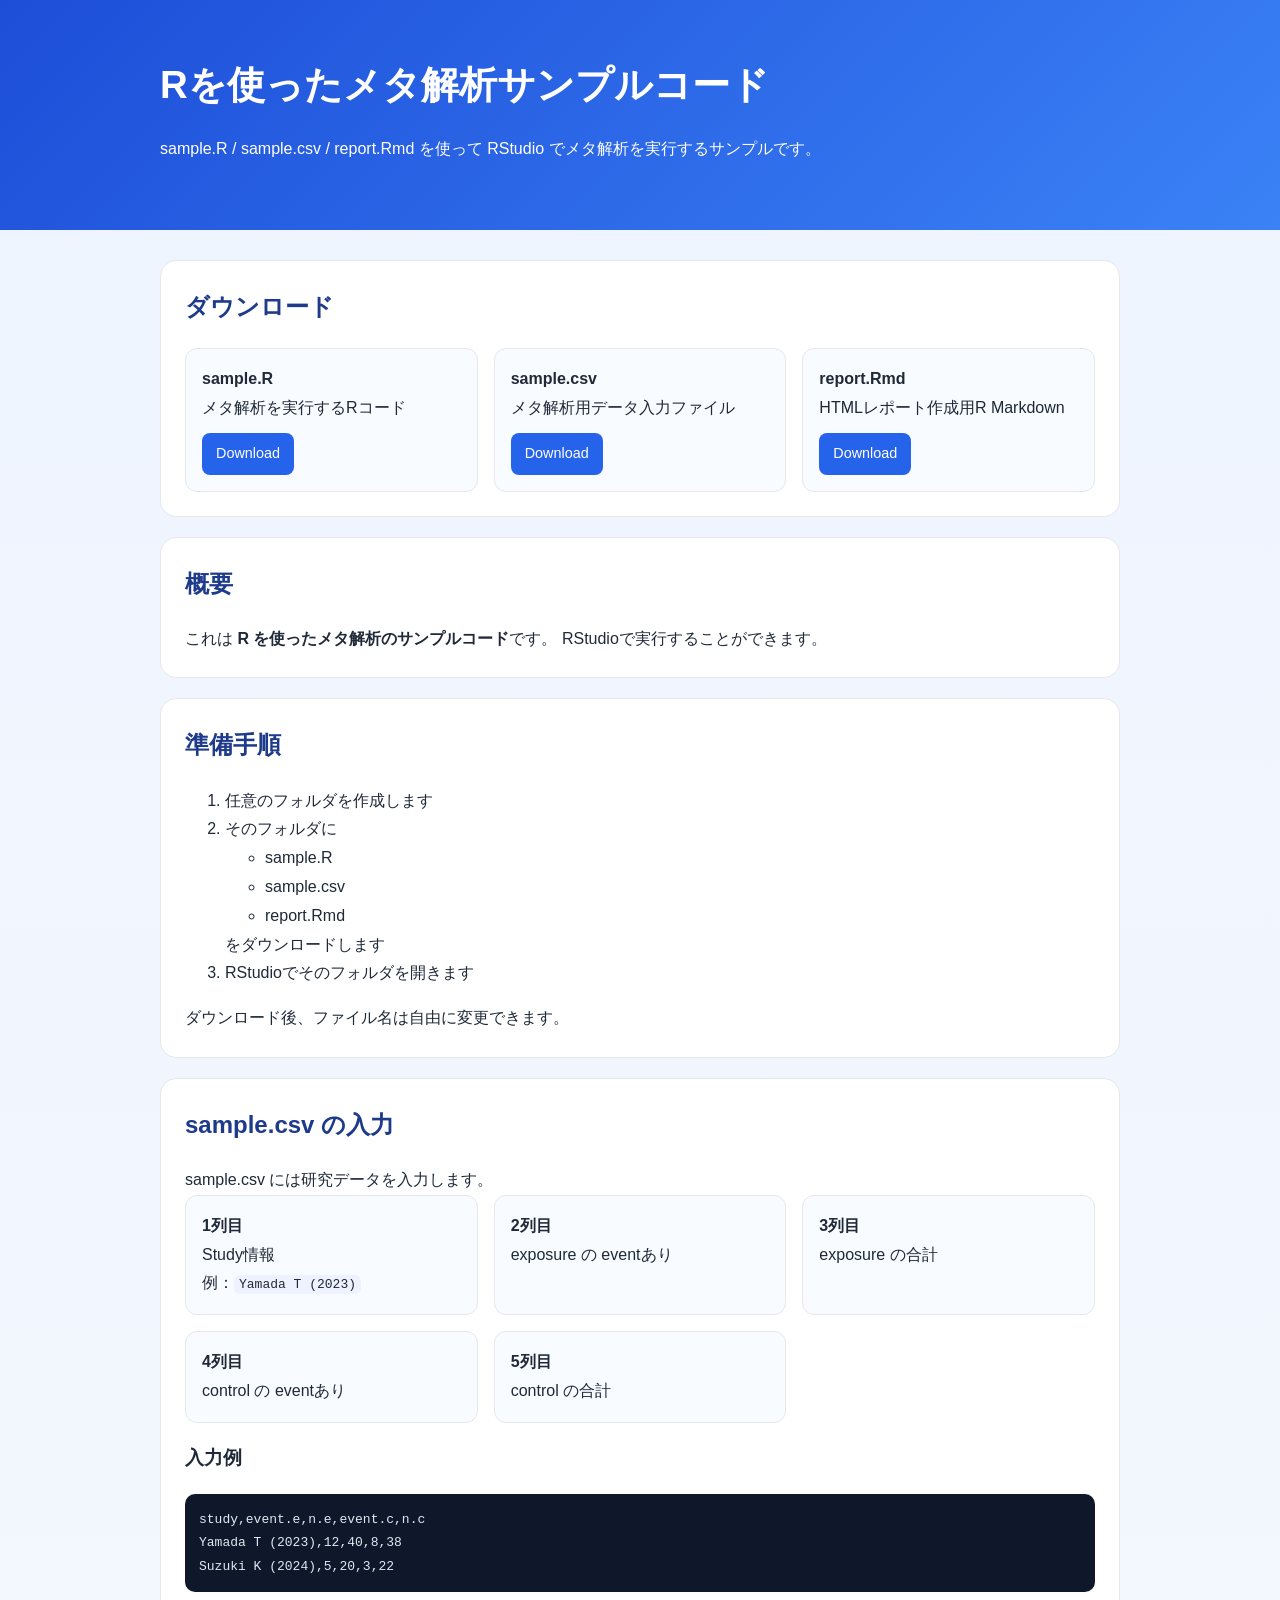
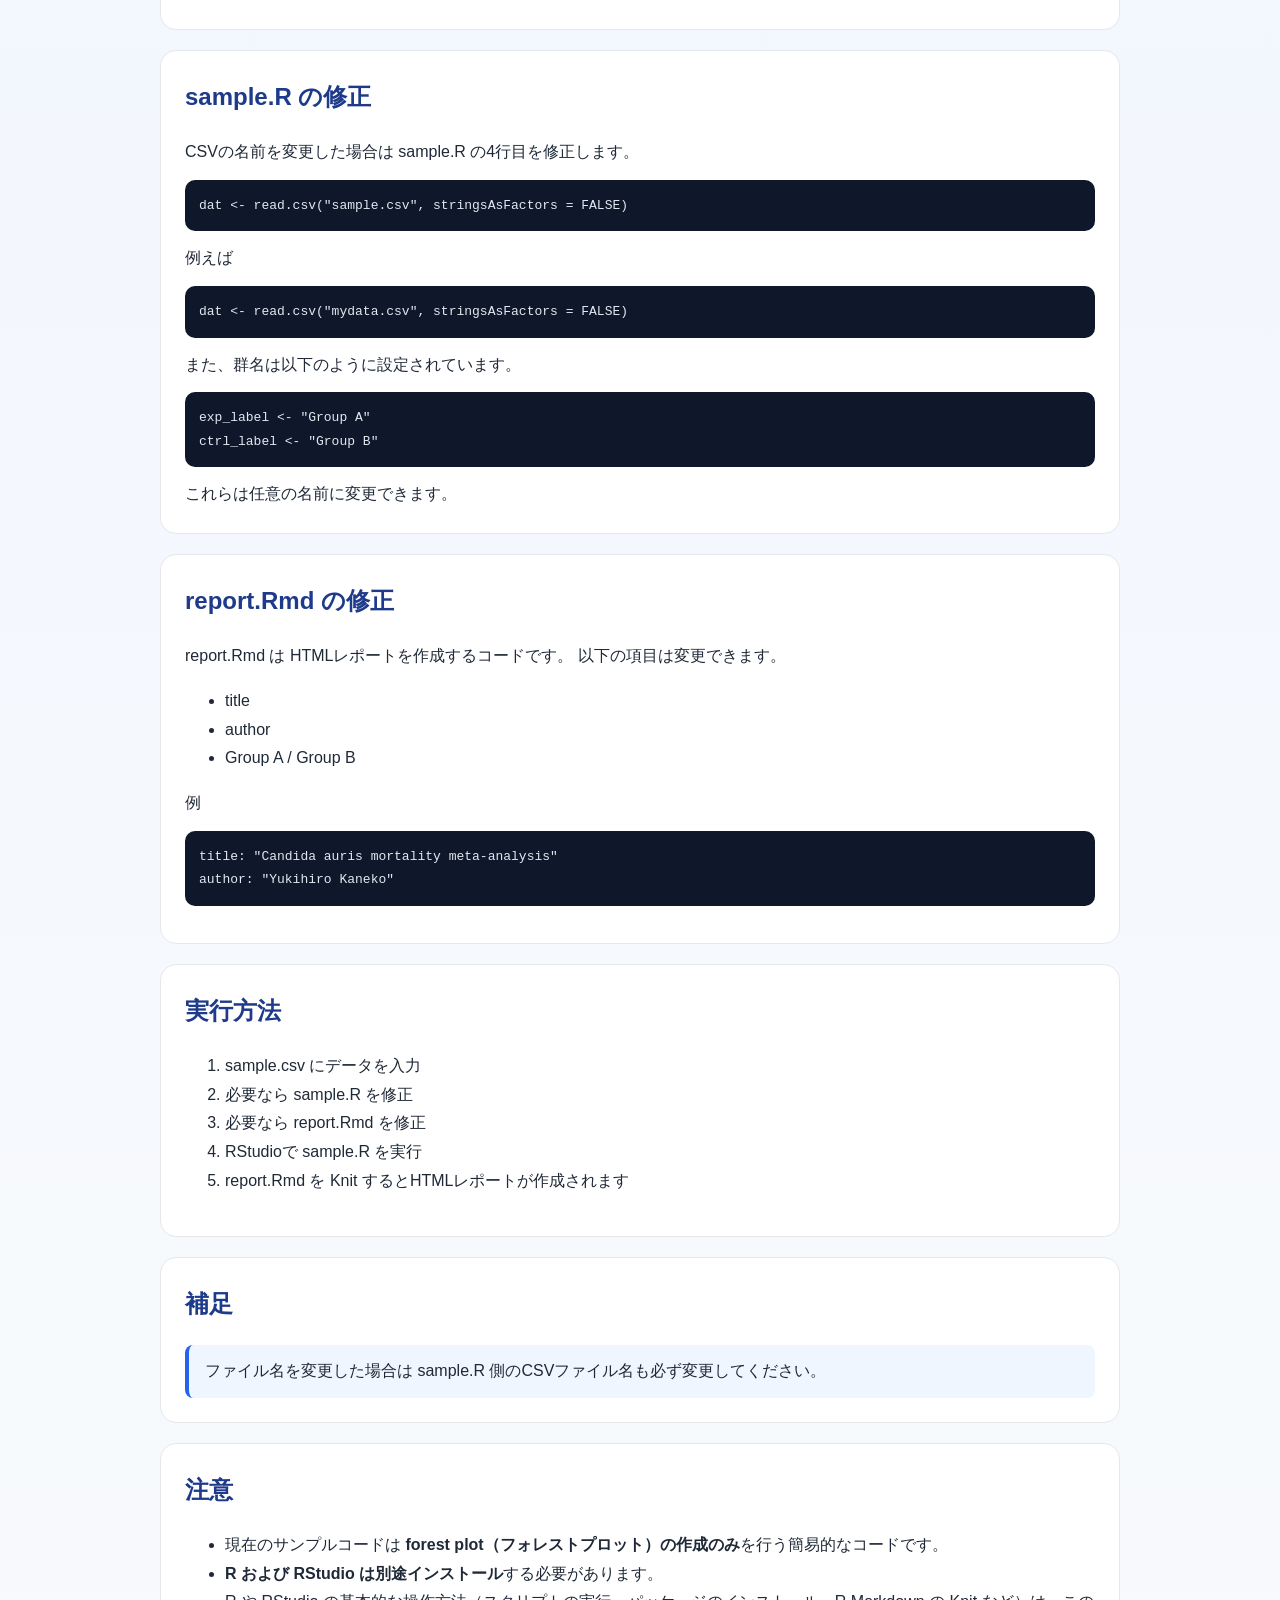
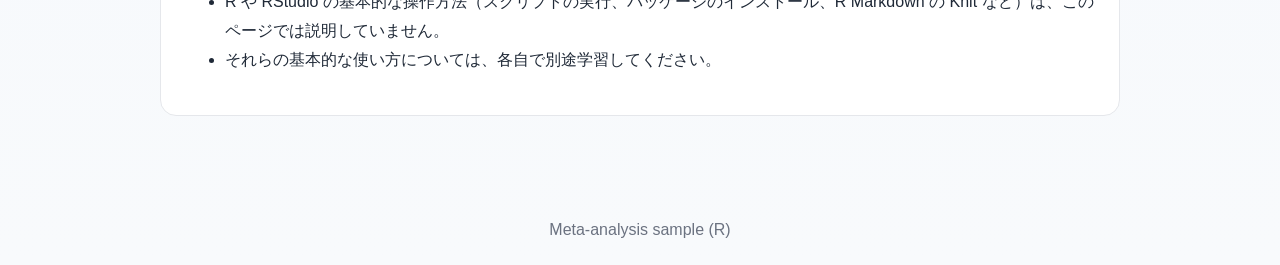
==== index.html @ dea8ee7b "Add files via upload" ====
<!doctype html>
<html lang="ja">
  <head>
    <meta charset="UTF-8" />
    <meta name="viewport" content="width=device-width, initial-scale=1.0" />
    <title>Rを使ったメタ解析サンプルコード</title>

    <style>
      body {
        margin: 0;
        font-family:
          -apple-system, BlinkMacSystemFont, "Segoe UI", Roboto,
          "Hiragino Sans", "Yu Gothic UI", "Meiryo", sans-serif;
        background: linear-gradient(180deg, #eef4ff, #f8fafc);
        color: #1f2937;
        line-height: 1.8;
      }

      header {
        background: linear-gradient(135deg, #1d4ed8, #3b82f6);
        color: white;
        padding: 50px 20px;
      }

      .wrap {
        max-width: 960px;
        margin: auto;
        padding: 0 20px;
      }

      h1 {
        margin: 0 0 10px 0;
        font-size: 2.4rem;
      }

      main {
        padding: 30px 0 60px;
      }

      section {
        background: white;
        border-radius: 16px;
        padding: 24px;
        margin-bottom: 20px;
        border: 1px solid #e5e7eb;
      }

      h2 {
        margin-top: 0;
        color: #1e3a8a;
      }

      .grid {
        display: grid;
        grid-template-columns: repeat(auto-fit, minmax(220px, 1fr));
        gap: 16px;
      }

      .card {
        border: 1px solid #e5e7eb;
        border-radius: 12px;
        padding: 16px;
        background: #f8fbff;
      }

      .btn {
        display: inline-block;
        margin-top: 10px;
        padding: 8px 14px;
        border-radius: 8px;
        text-decoration: none;
        background: #2563eb;
        color: white;
        font-size: 0.9rem;
      }

      pre {
        background: #0f172a;
        color: #e2e8f0;
        padding: 14px;
        border-radius: 10px;
        overflow-x: auto;
      }

      code {
        background: #eef2ff;
        padding: 2px 5px;
        border-radius: 6px;
      }

      .note {
        background: #eff6ff;
        border-left: 4px solid #2563eb;
        padding: 12px 16px;
        border-radius: 8px;
      }

      footer {
        text-align: center;
        color: #6b7280;
        padding: 20px;
      }
    </style>
  </head>

  <body>
    <header>
      <div class="wrap">
        <h1>Rを使ったメタ解析サンプルコード</h1>
        <p>
          sample.R / sample.csv / report.Rmd を使って RStudio
          でメタ解析を実行するサンプルです。
        </p>
      </div>
    </header>

    <main>
      <div class="wrap">
        <section>
          <h2>ダウンロード</h2>

          <div class="grid">
            <div class="card">
              <b>sample.R</b><br />
              メタ解析を実行するRコード
              <br />
              <a class="btn" href="sample.R" download>Download</a>
            </div>

            <div class="card">
              <b>sample.csv</b><br />
              メタ解析用データ入力ファイル
              <br />
              <a class="btn" href="sample.csv" download>Download</a>
            </div>

            <div class="card">
              <b>report.Rmd</b><br />
              HTMLレポート作成用R Markdown
              <br />
              <a class="btn" href="report.Rmd" download>Download</a>
            </div>
          </div>
        </section>

        <section>
          <h2>概要</h2>

          これは <b>R を使ったメタ解析のサンプルコード</b>です。
          RStudioで実行することができます。
        </section>

        <section>
          <h2>準備手順</h2>

          <ol>
            <li>任意のフォルダを作成します</li>
            <li>
              そのフォルダに
              <ul>
                <li>sample.R</li>
                <li>sample.csv</li>
                <li>report.Rmd</li>
              </ul>
              をダウンロードします
            </li>
            <li>RStudioでそのフォルダを開きます</li>
          </ol>

          ダウンロード後、ファイル名は自由に変更できます。
        </section>

        <section>
          <h2>sample.csv の入力</h2>

          sample.csv には研究データを入力します。

          <div class="grid">
            <div class="card">
              <b>1列目</b><br />Study情報<br />例：<code>Yamada T (2023)</code>
            </div>
            <div class="card"><b>2列目</b><br />exposure の eventあり</div>
            <div class="card"><b>3列目</b><br />exposure の合計</div>
            <div class="card"><b>4列目</b><br />control の eventあり</div>
            <div class="card"><b>5列目</b><br />control の合計</div>
          </div>

          <h3>入力例</h3>

          <pre>
study,event.e,n.e,event.c,n.c
Yamada T (2023),12,40,8,38
Suzuki K (2024),5,20,3,22
</pre
          >
        </section>

        <section>
          <h2>sample.R の修正</h2>

          CSVの名前を変更した場合は sample.R の4行目を修正します。

          <pre>
dat &lt;- read.csv("sample.csv", stringsAsFactors = FALSE)
</pre
          >

          例えば

          <pre>
dat &lt;- read.csv("mydata.csv", stringsAsFactors = FALSE)
</pre
          >

          また、群名は以下のように設定されています。

          <pre>
exp_label &lt;- "Group A"
ctrl_label &lt;- "Group B"
</pre
          >

          これらは任意の名前に変更できます。
        </section>

        <section>
          <h2>report.Rmd の修正</h2>

          report.Rmd は HTMLレポートを作成するコードです。
          以下の項目は変更できます。

          <ul>
            <li>title</li>
            <li>author</li>
            <li>Group A / Group B</li>
          </ul>

          例

          <pre>
title: "Candida auris mortality meta-analysis"
author: "Yukihiro Kaneko"
</pre
          >
        </section>

        <section>
          <h2>実行方法</h2>

          <ol>
            <li>sample.csv にデータを入力</li>
            <li>必要なら sample.R を修正</li>
            <li>必要なら report.Rmd を修正</li>
            <li>RStudioで sample.R を実行</li>
            <li>report.Rmd を Knit するとHTMLレポートが作成されます</li>
          </ol>
        </section>

        <section>
          <h2>補足</h2>

          <div class="note">
            ファイル名を変更した場合は sample.R
            側のCSVファイル名も必ず変更してください。
          </div>
        </section>
        <section>
          <h2>注意</h2>

          <ul>
            <li>
              現在のサンプルコードは
              <b>forest plot（フォレストプロット）の作成のみ</b
              >を行う簡易的なコードです。
            </li>
            <li>
              <b>R および RStudio は別途インストール</b>する必要があります。
            </li>
            <li>
              R や RStudio
              の基本的な操作方法（スクリプトの実行、パッケージのインストール、R
              Markdown の Knit など）は、このページでは説明していません。
            </li>
            <li>
              それらの基本的な使い方については、各自で別途学習してください。
            </li>
          </ul>
        </section>
      </div>
    </main>

    <footer>Meta-analysis sample (R)</footer>
  </body>
</html>
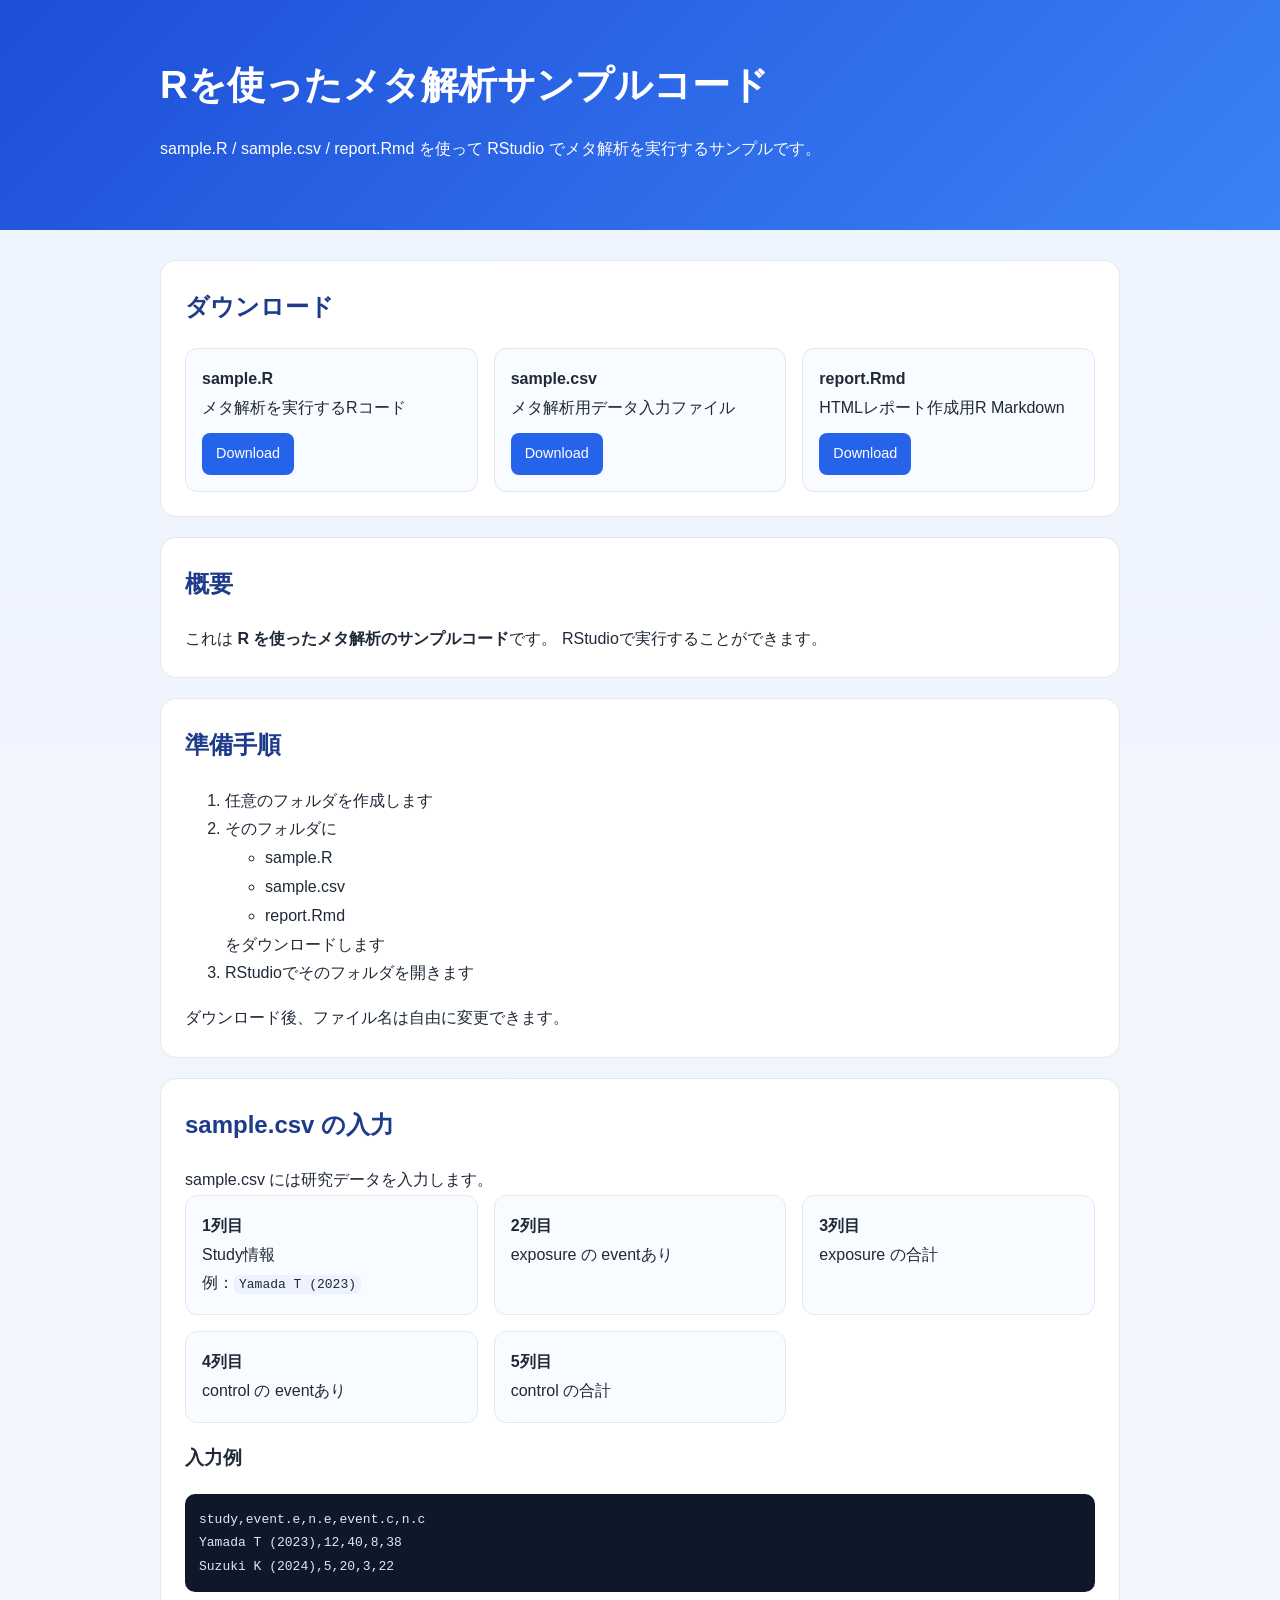
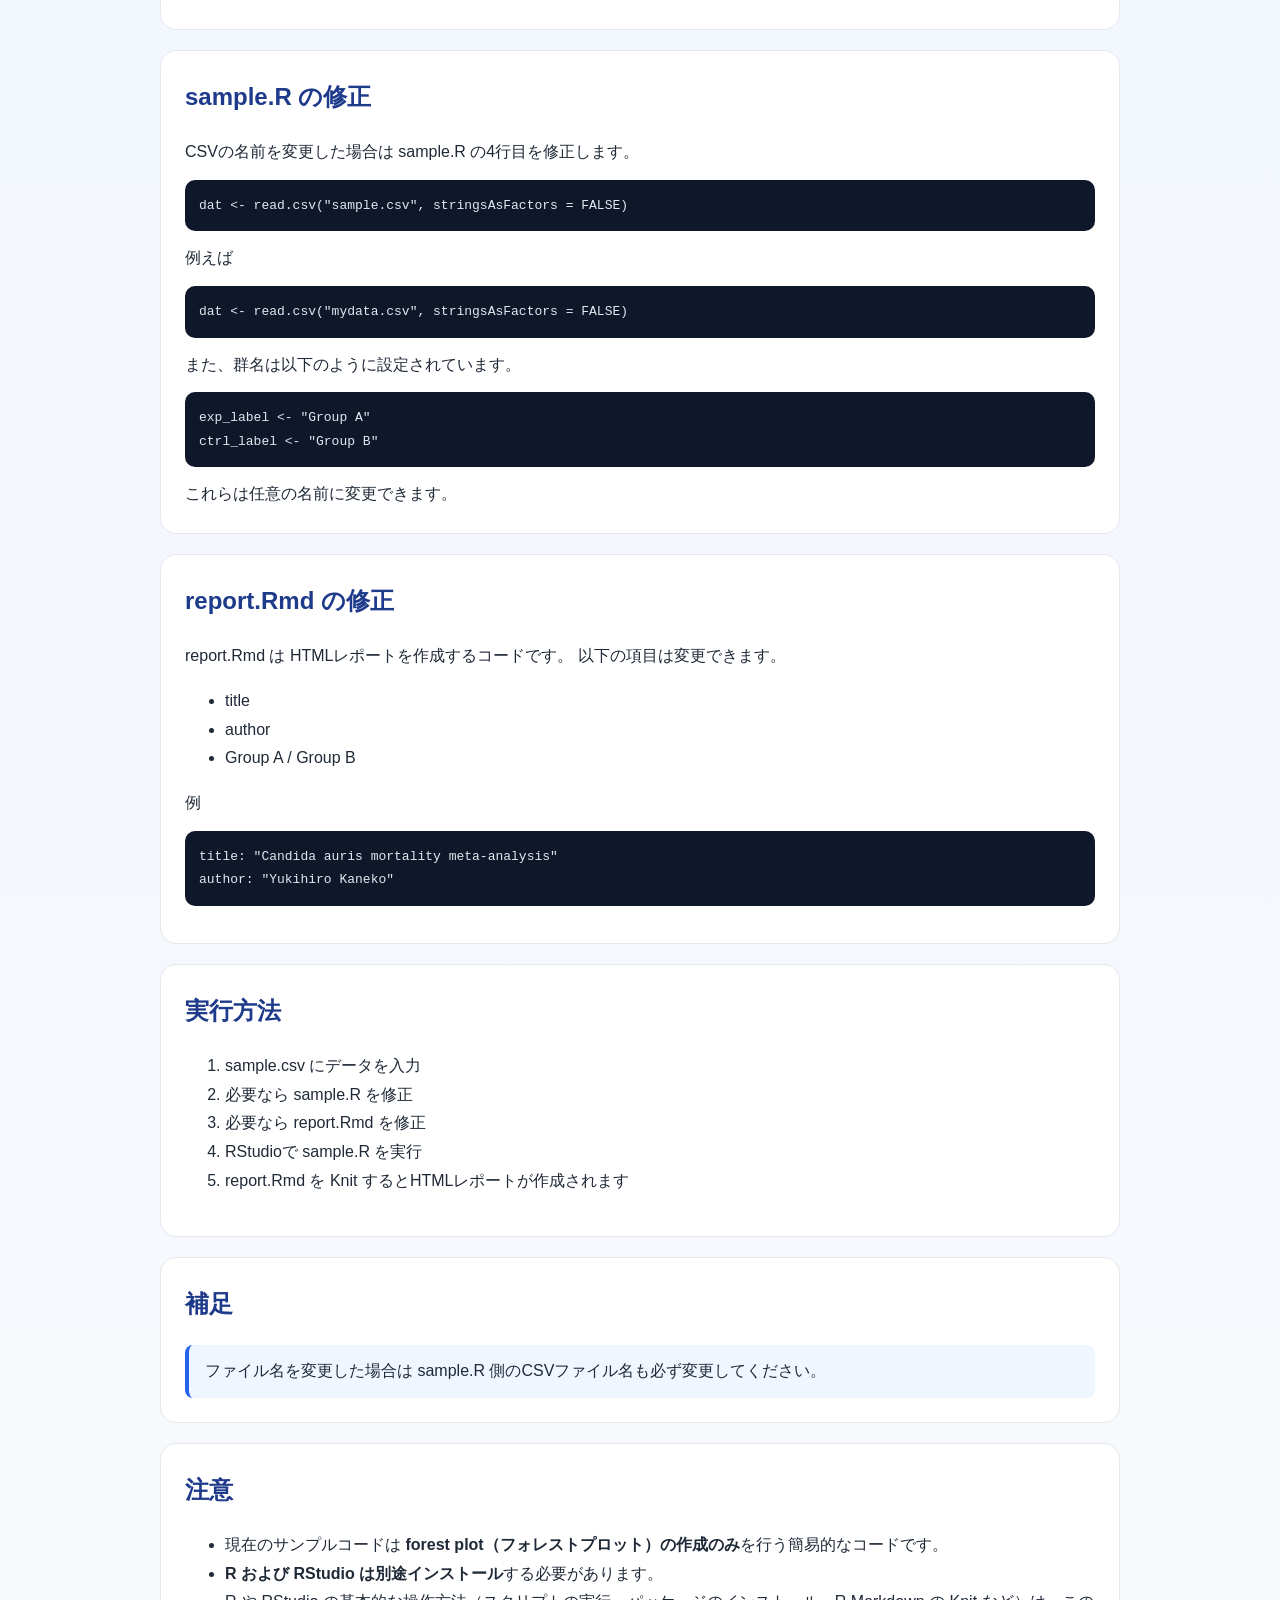
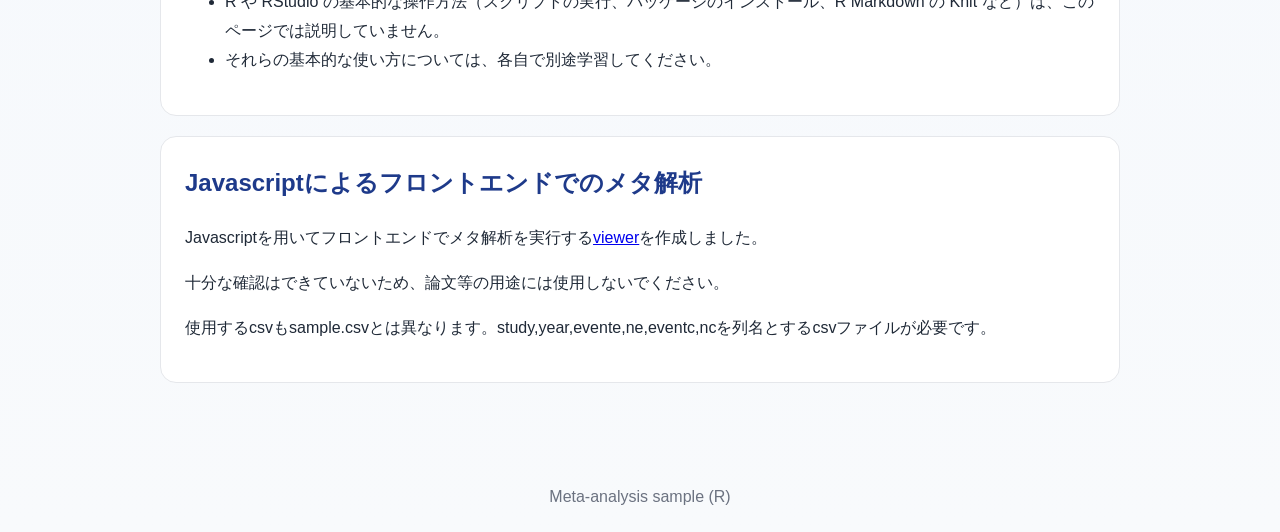
==== commit 720cba5a: "Add files via upload" ====
--- a/index.html
+++ b/index.html
@@ -286,6 +286,22 @@
             </li>
           </ul>
         </section>
+        <section>
+          <h2>Javascriptによるフロントエンドでのメタ解析</h2>
+          <p>
+            Javascriptを用いてフロントエンドでメタ解析を実行する<a
+              href="metaanalysisviewer/index.html"
+              target="_blank"
+              >viewer</a
+            >を作成しました。
+          </p>
+          <p>
+            十分な確認はできていないため、論文等の用途には使用しないでください。
+          </p>
+          <p>
+            使用するcsvもsample.csvとは異なります。study,year,evente,ne,eventc,ncを列名とするcsvファイルが必要です。
+          </p>
+        </section>
       </div>
     </main>
 
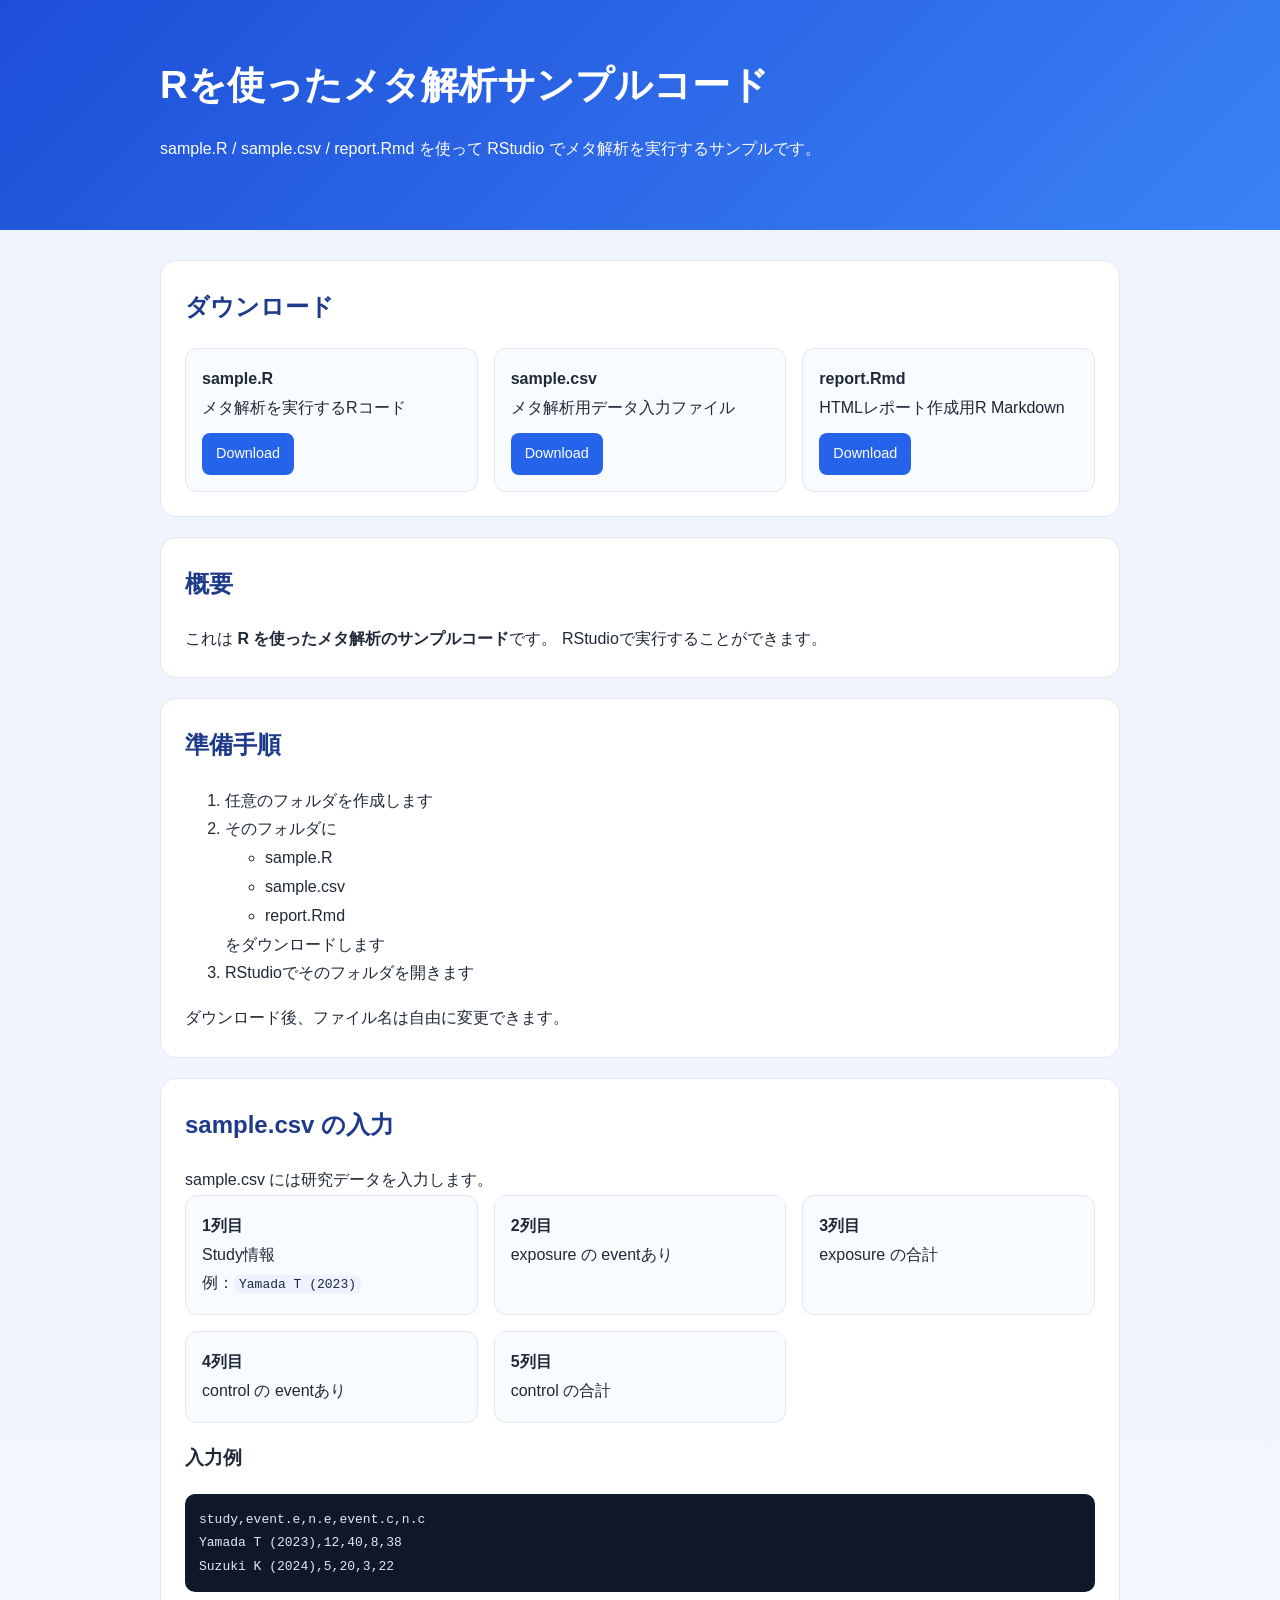
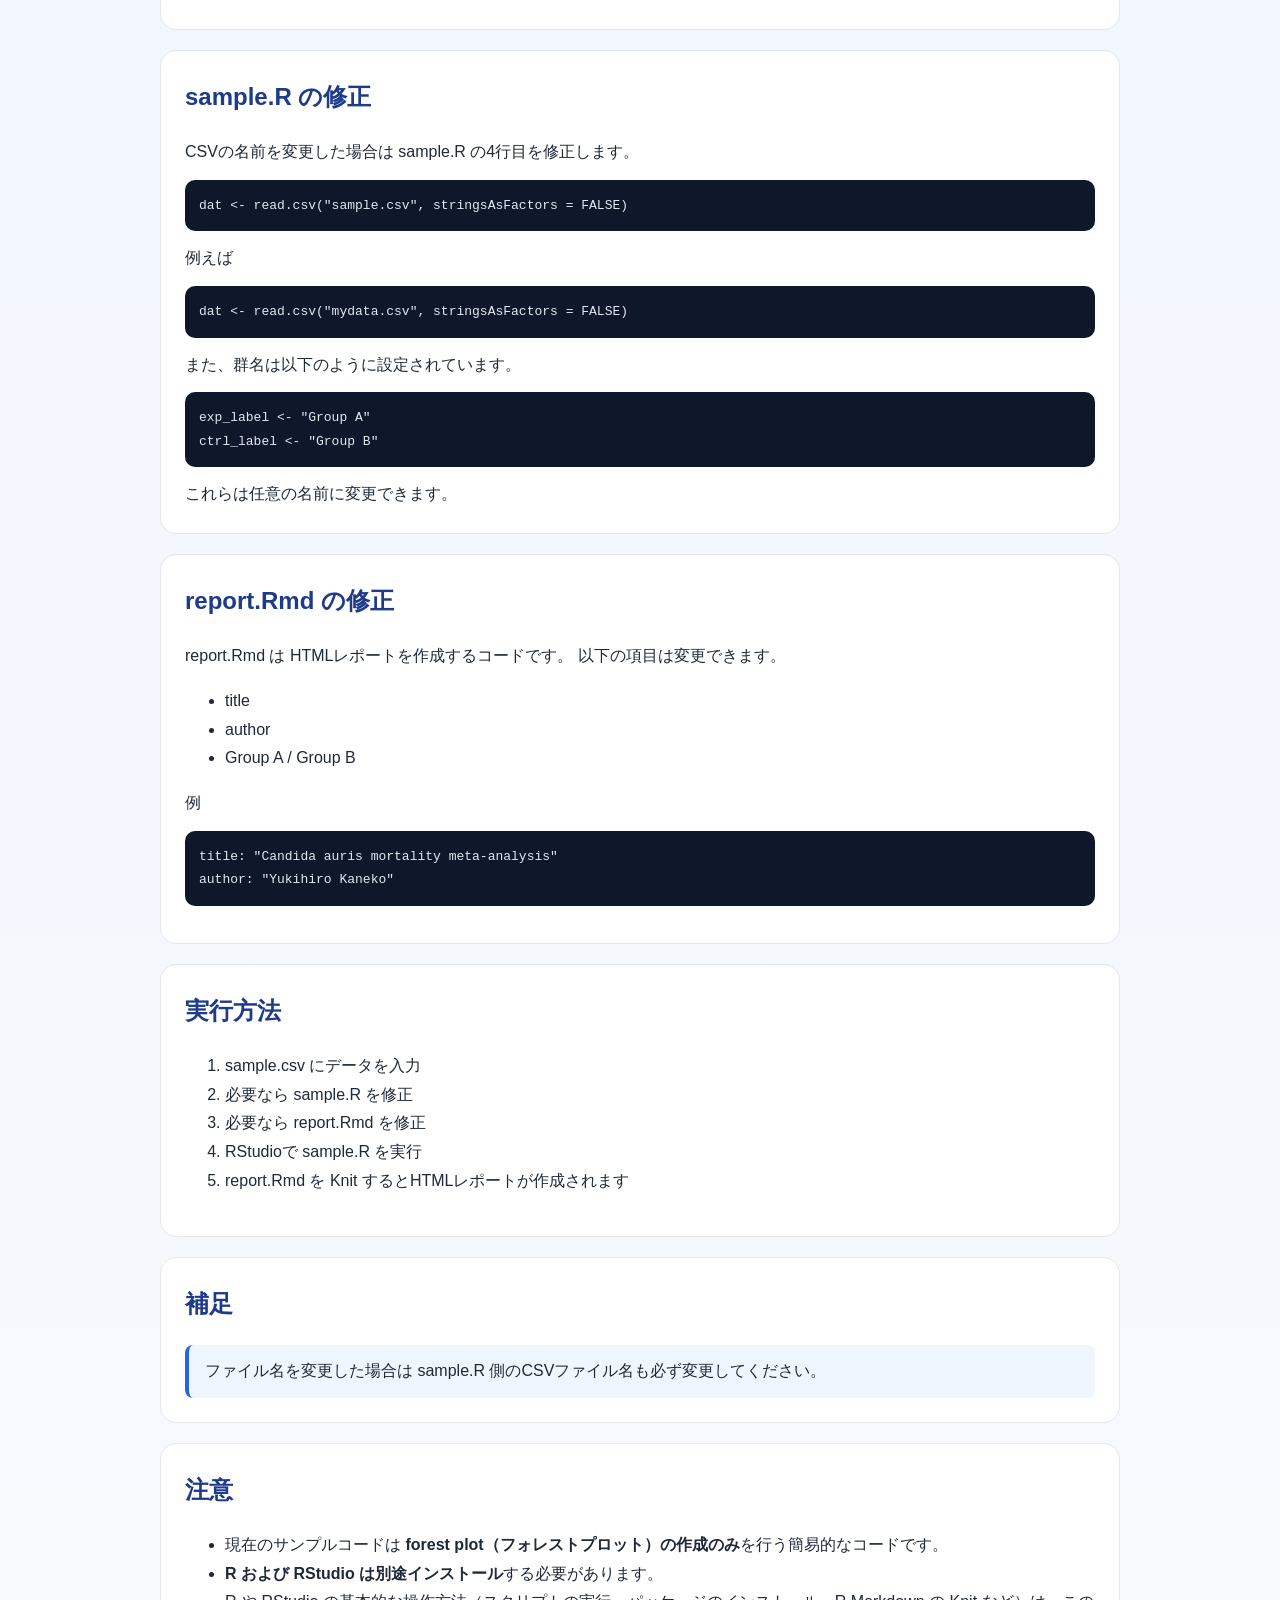
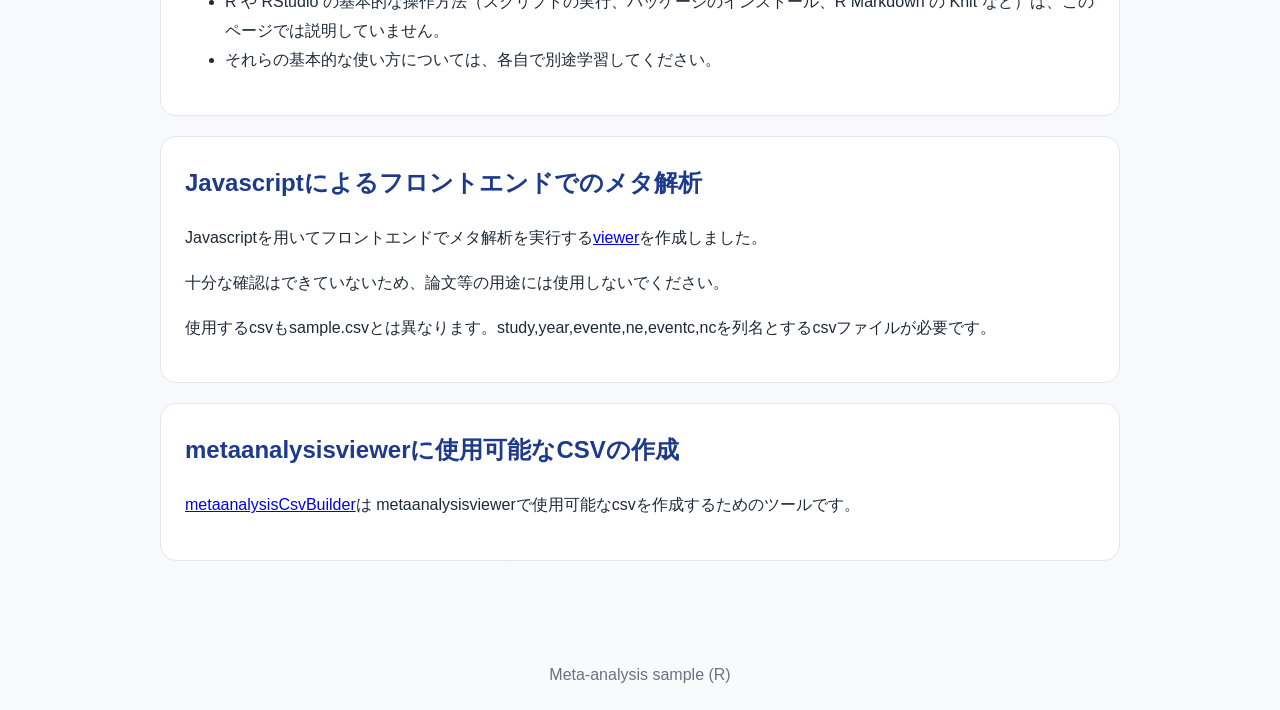
==== commit 8f9d3aaa: "Add files via upload" ====
--- a/index.html
+++ b/index.html
@@ -302,6 +302,14 @@
             使用するcsvもsample.csvとは異なります。study,year,evente,ne,eventc,ncを列名とするcsvファイルが必要です。
           </p>
         </section>
+        <section>
+          <h2>metaanalysisviewerに使用可能なCSVの作成</h2>
+          <p>
+            <a href="metaanalysisCsvBuilder/index.html" target="_blank"
+              >metaanalysisCsvBuilder</a
+            >は metaanalysisviewerで使用可能なcsvを作成するためのツールです。
+          </p>
+        </section>
       </div>
     </main>
 
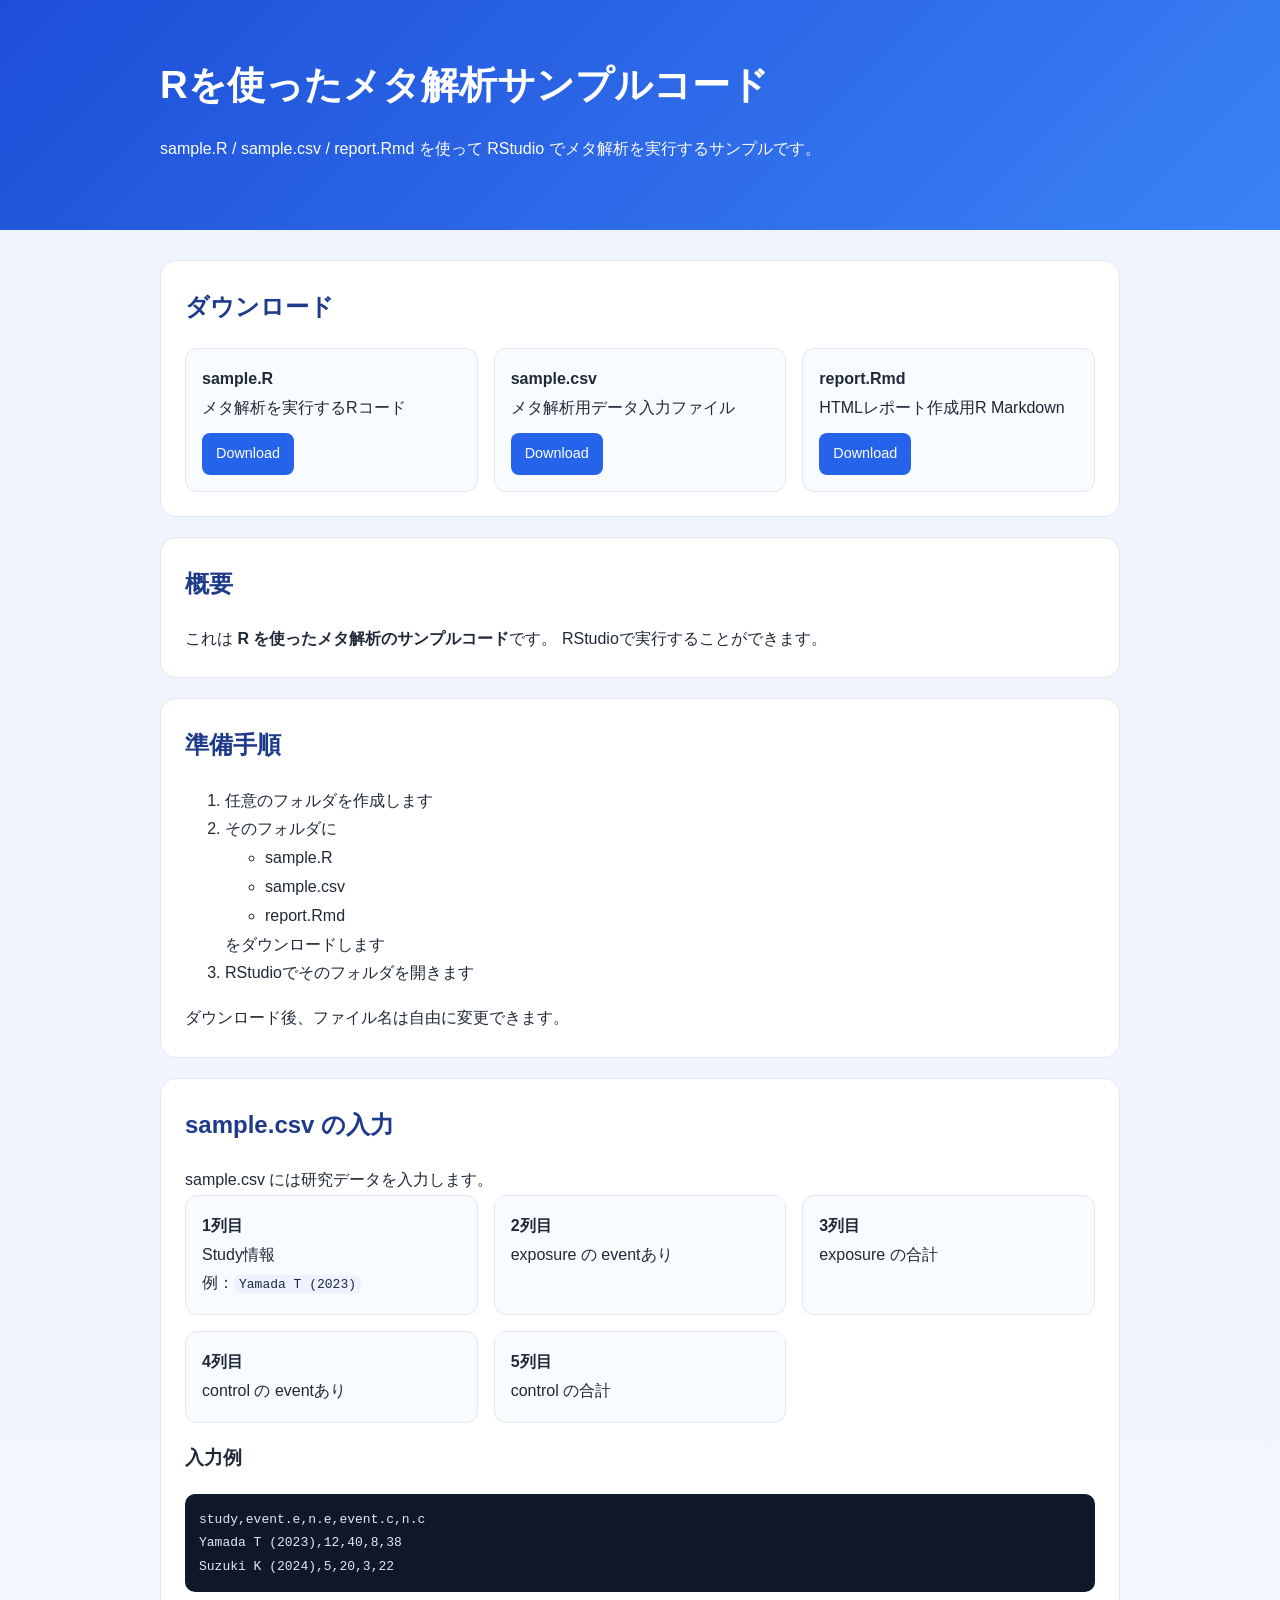
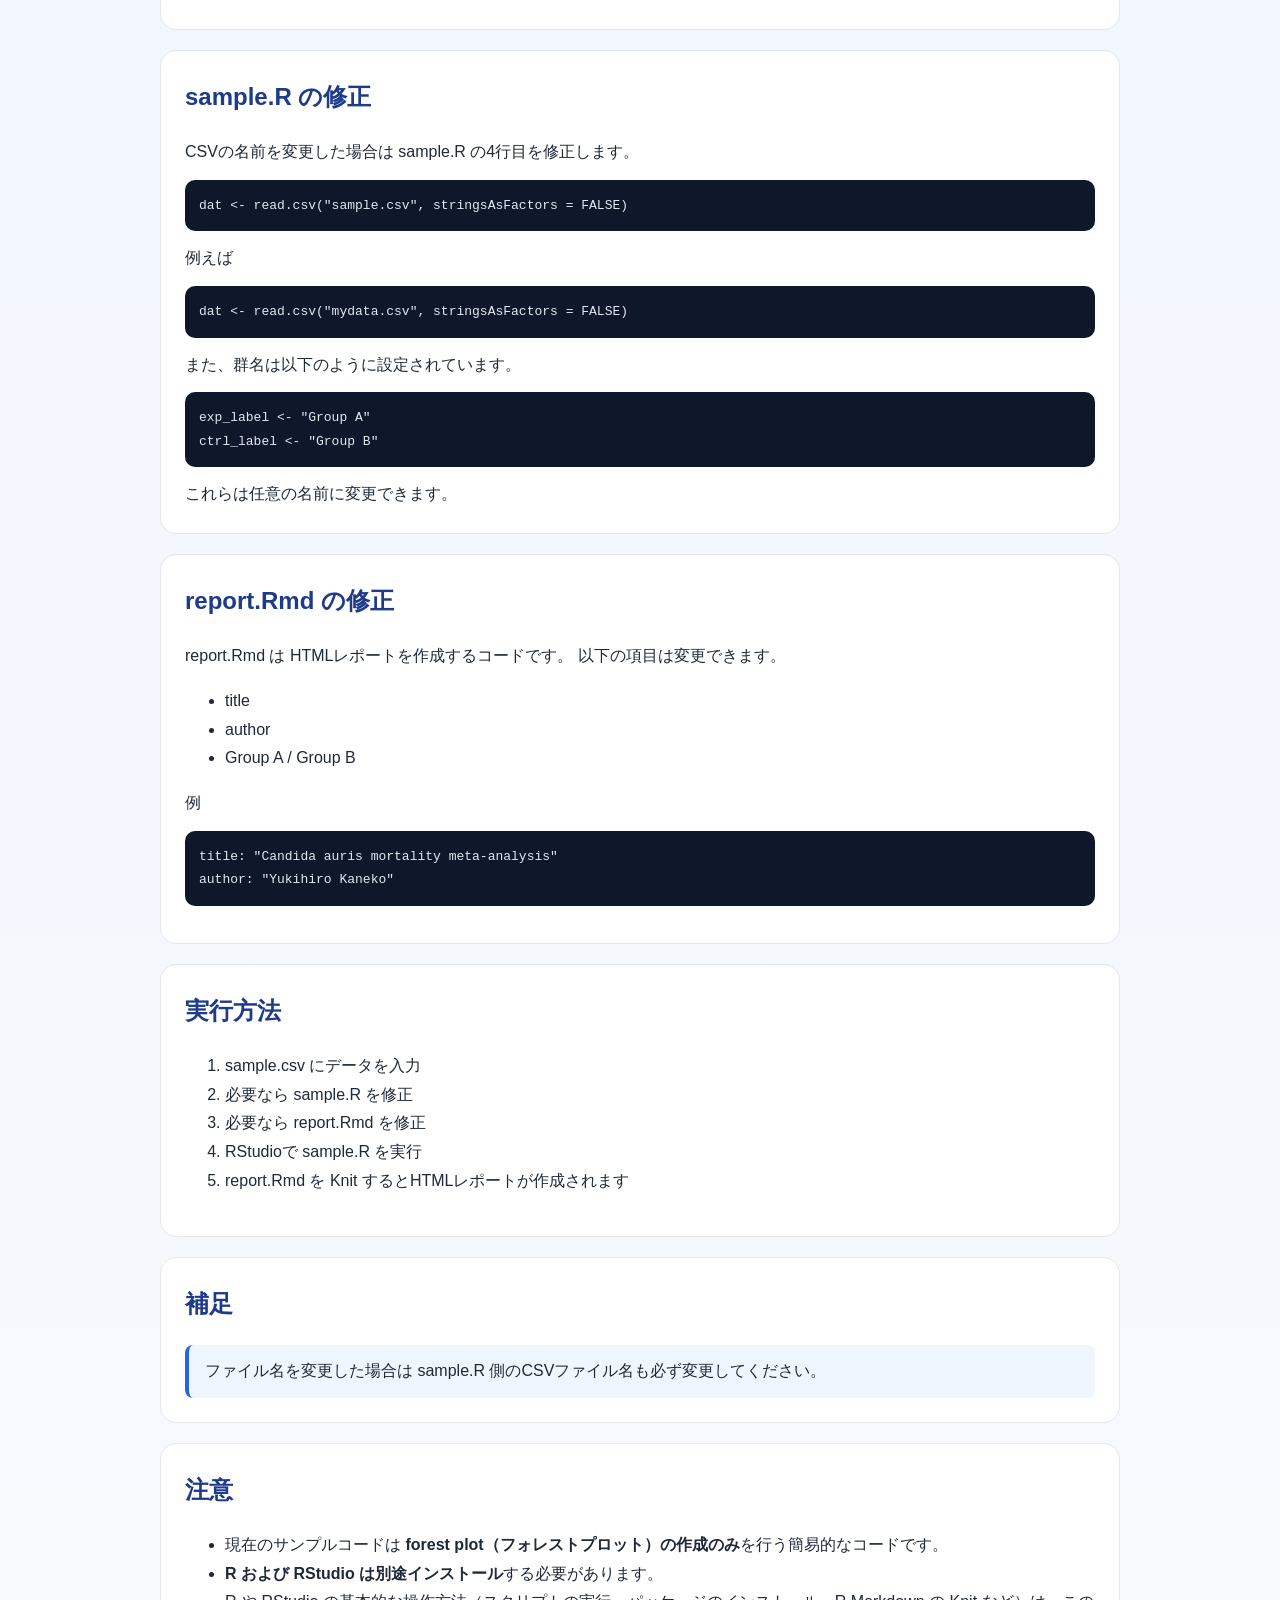
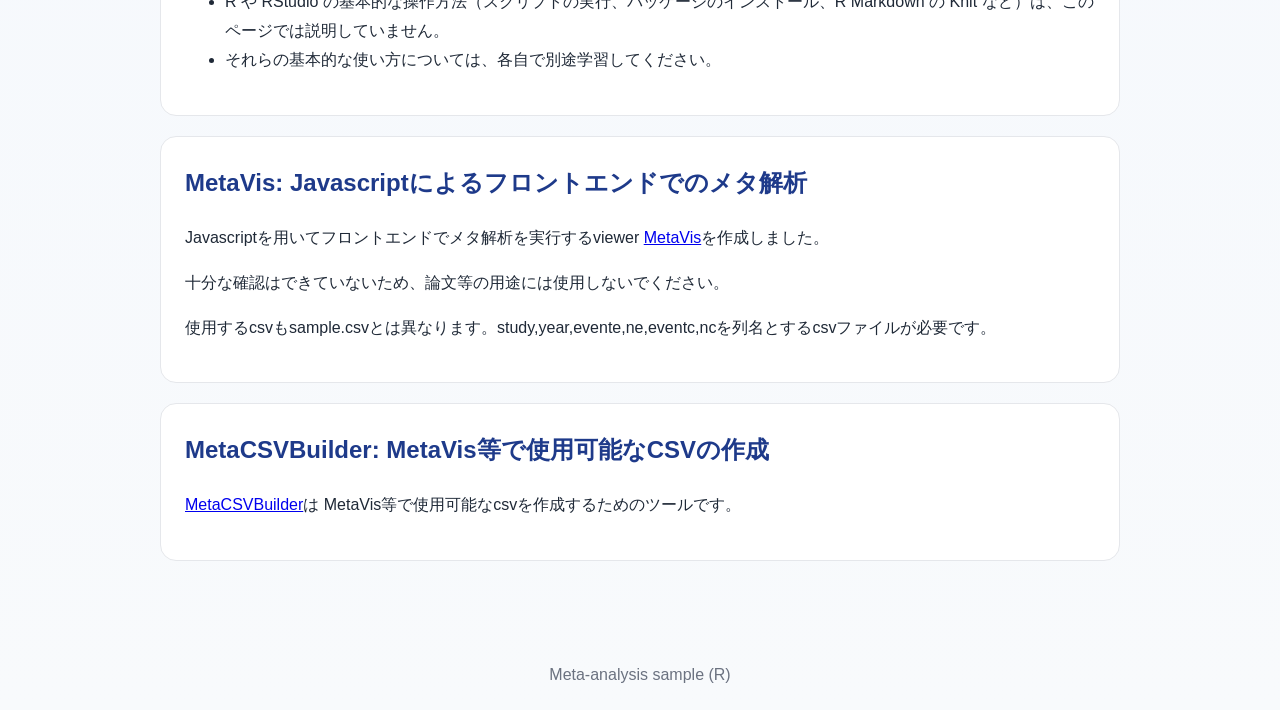
==== commit d1af68f8: "Add files via upload" ====
--- a/index.html
+++ b/index.html
@@ -287,12 +287,10 @@
           </ul>
         </section>
         <section>
-          <h2>Javascriptによるフロントエンドでのメタ解析</h2>
+          <h2>MetaVis: Javascriptによるフロントエンドでのメタ解析</h2>
           <p>
-            Javascriptを用いてフロントエンドでメタ解析を実行する<a
-              href="metaanalysisviewer/index.html"
-              target="_blank"
-              >viewer</a
+            Javascriptを用いてフロントエンドでメタ解析を実行するviewer
+            <a href="metaanalysisviewer/index.html" target="_blank">MetaVis</a
             >を作成しました。
           </p>
           <p>
@@ -303,11 +301,11 @@
           </p>
         </section>
         <section>
-          <h2>metaanalysisviewerに使用可能なCSVの作成</h2>
+          <h2>MetaCSVBuilder: MetaVis等で使用可能なCSVの作成</h2>
           <p>
             <a href="metaanalysisCsvBuilder/index.html" target="_blank"
-              >metaanalysisCsvBuilder</a
-            >は metaanalysisviewerで使用可能なcsvを作成するためのツールです。
+              >MetaCSVBuilder</a
+            >は MetaVis等で使用可能なcsvを作成するためのツールです。
           </p>
         </section>
       </div>
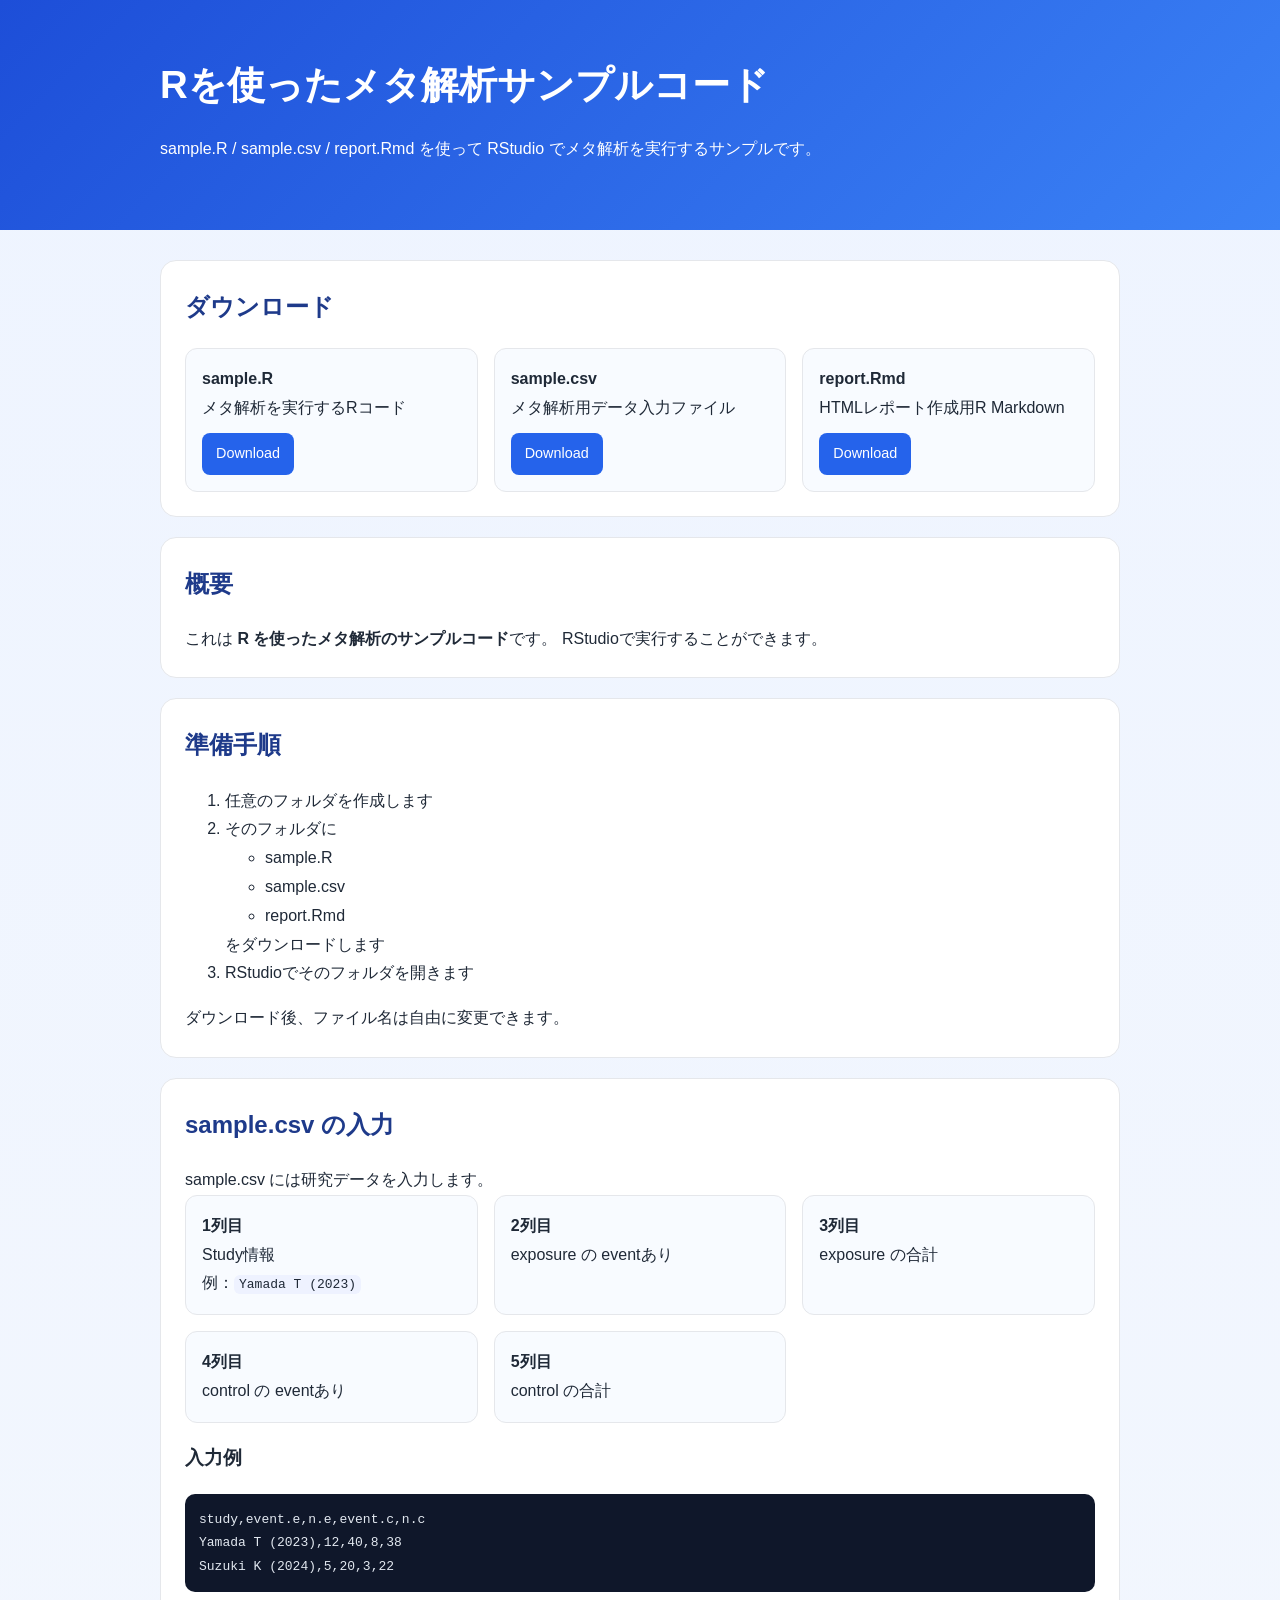
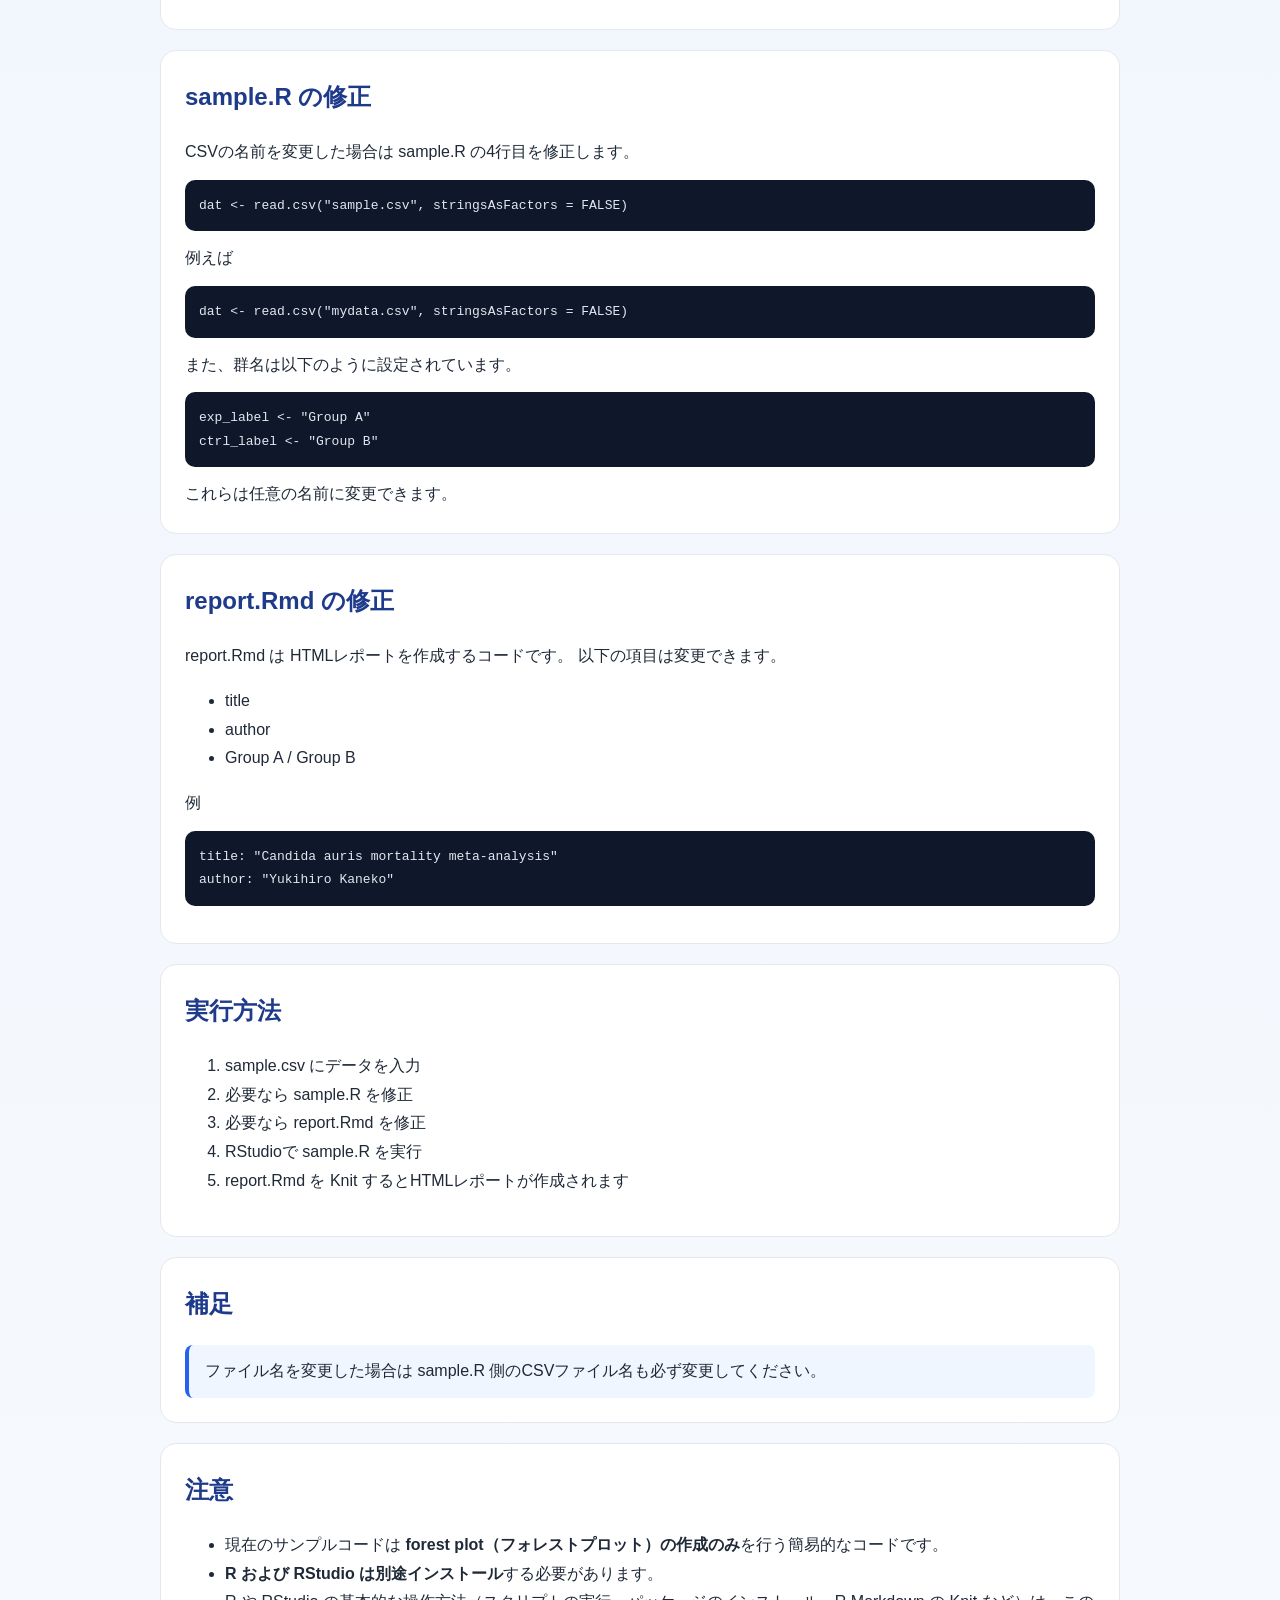
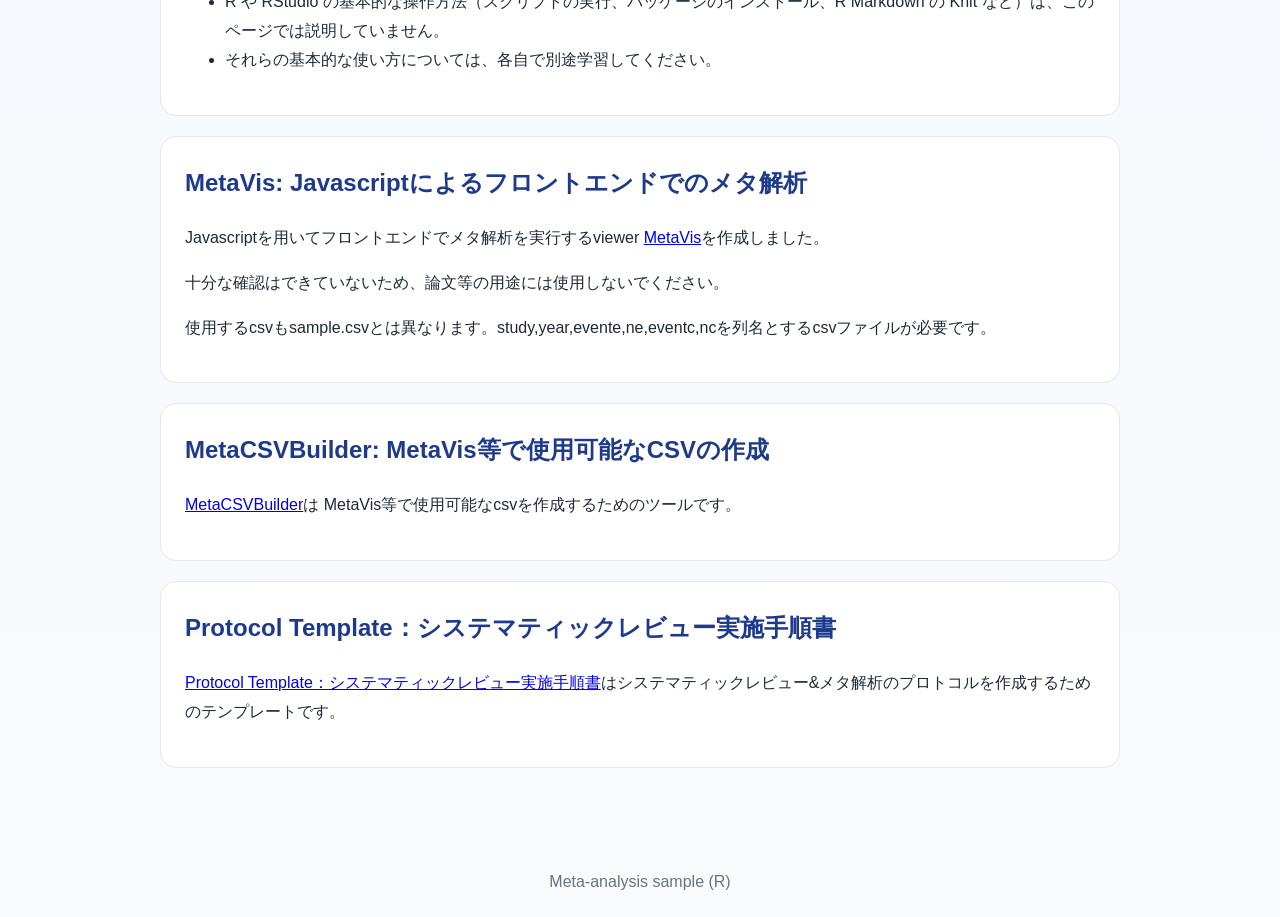
==== commit 6b258c8c: "Add files via upload" ====
--- a/index.html
+++ b/index.html
@@ -308,6 +308,14 @@
             >は MetaVis等で使用可能なcsvを作成するためのツールです。
           </p>
         </section>
+        <section>
+          <h2>Protocol Template：システマティックレビュー実施手順書</h2>
+          <p>
+            <a href="metaanalysisProtocol/index.html" target="_blank"
+              >Protocol Template：システマティックレビュー実施手順書</a
+            >はシステマティックレビュー&メタ解析のプロトコルを作成するためのテンプレートです。
+          </p>
+        </section>
       </div>
     </main>
 
